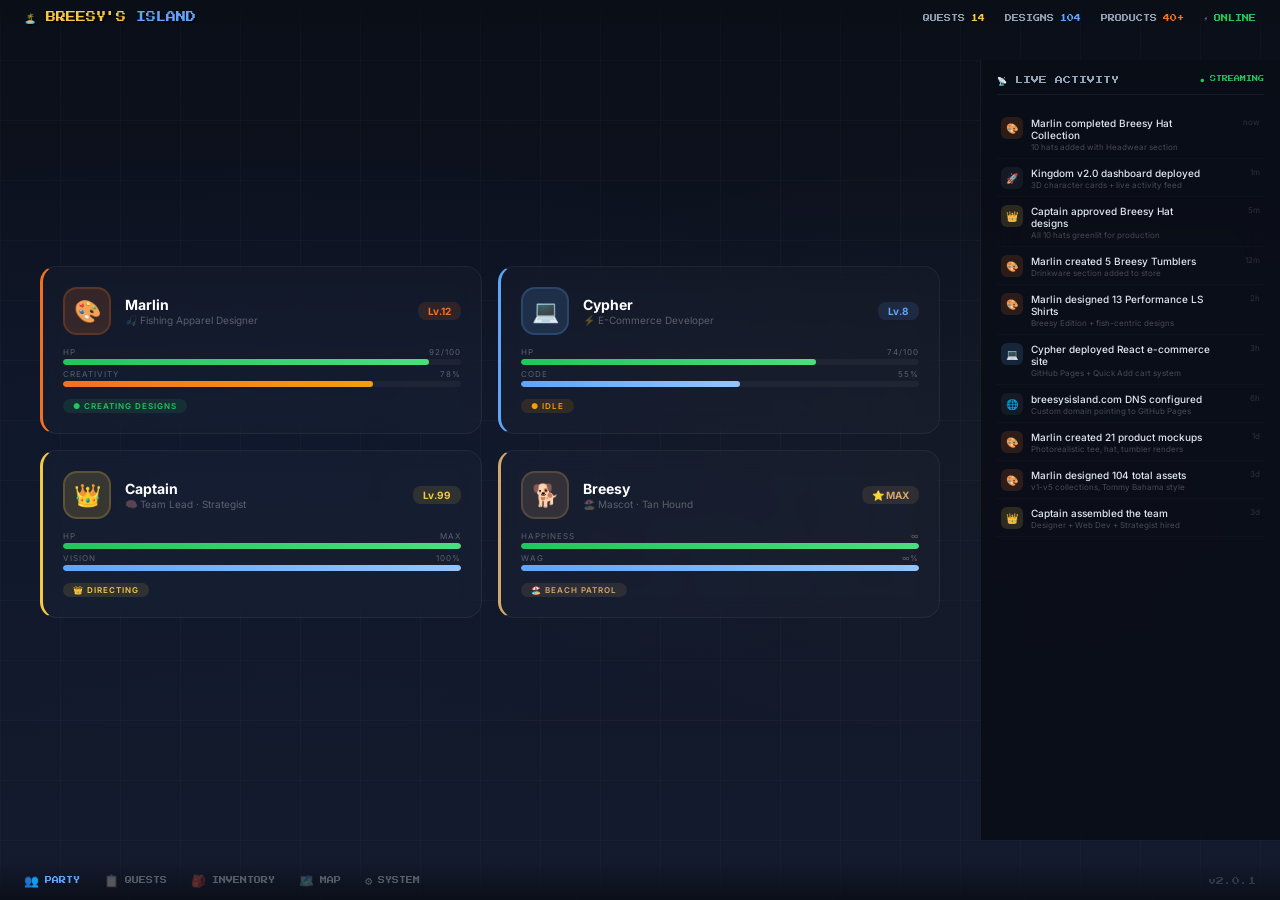
==== game-world.html @ ddf31b68 "Added active video game world with live agent activity" ====
<!DOCTYPE html>
<html lang="en">
<head>
    <meta charset="UTF-8">
    <meta name="viewport" content="width=device-width, initial-scale=1.0">
    <title>Breesy's Island — Live Game World</title>
    <link href="https://fonts.googleapis.com/css2?family=Press+Start+2P&family=Inter:wght@300;400;500;600;700;800&display=swap" rel="stylesheet">
    <style>
        * { margin: 0; padding: 0; box-sizing: border-box; }
        body {
            background: #0a0e17;
            font-family: 'Inter', sans-serif;
            height: 100vh;
            overflow: hidden;
            display: flex;
            justify-content: center;
            align-items: center;
        }
        .game-hud {
            width: 100vw;
            height: 100vh;
            position: relative;
            overflow: hidden;
        }

        /* ===== BACKGROUND ===== */
        .game-bg {
            position: absolute; top: 0; left: 0; right: 0; bottom: 0;
            background: linear-gradient(180deg, #0a0e17 0%, #0f1525 40%, #141b2e 100%);
            z-index: 0;
        }
        .game-bg::before {
            content: '';
            position: absolute;
            top: 0; left: 0; right: 0; bottom: 0;
            background-image: 
                radial-gradient(ellipse at 20% 50%, rgba(0,100,255,0.03) 0%, transparent 50%),
                radial-gradient(ellipse at 80% 50%, rgba(245,200,66,0.02) 0%, transparent 50%);
        }
        .grid-overlay {
            position: absolute; top: 0; left: 0; right: 0; bottom: 0;
            background-image: 
                linear-gradient(rgba(255,255,255,0.02) 1px, transparent 1px),
                linear-gradient(90deg, rgba(255,255,255,0.02) 1px, transparent 1px);
            background-size: 60px 60px;
            z-index: 0;
            animation: gridPulse 8s ease-in-out infinite;
        }
        @keyframes gridPulse {
            0%,100% { opacity: 0.3; }
            50% { opacity: 0.6; }
        }

        /* ===== TOP HUD BAR ===== */
        .hud-top {
            position: absolute; top: 0; left: 0; right: 0;
            z-index: 10;
            background: linear-gradient(180deg, rgba(10,14,23,0.95) 0%, transparent 100%);
            padding: 12px 24px;
            display: flex;
            justify-content: space-between;
            align-items: center;
        }
        .hud-top .game-title {
            font-family: 'Press Start 2P', monospace;
            font-size: 10px;
            color: #f5c842;
            text-shadow: 2px 2px 0 rgba(0,0,0,0.5);
        }
        .hud-top .game-title span { color: #60a5fa; }
        .hud-stats {
            display: flex; gap: 20px;
            font-family: 'Press Start 2P', monospace;
            font-size: 7px;
        }
        .hud-stats .s {
            display: flex; align-items: center; gap: 6px;
            color: #94a3b8;
        }
        .hud-stats .s .v { color: #f5c842; }
        .hud-stats .s .v.green { color: #22c55e; }
        .hud-stats .s .v.blue { color: #60a5fa; }
        .hud-stats .s .v.orange { color: #f37021; }

        /* ===== MAIN GAME AREA ===== */
        .game-area {
            position: absolute;
            top: 60px; bottom: 60px; left: 0; right: 300px;
            z-index: 5;
            display: flex;
            flex-direction: column;
            justify-content: center;
            padding: 40px;
        }

        /* ===== CHARACTER WINDOWS ===== */
        .char-row {
            display: grid;
            grid-template-columns: 1fr 1fr;
            gap: 16px;
            margin-bottom: 16px;
        }

        .game-char {
            background: rgba(255,255,255,0.02);
            border: 1px solid rgba(255,255,255,0.06);
            border-radius: 16px;
            padding: 20px;
            position: relative;
            backdrop-filter: blur(10px);
            transition: all 0.3s;
            animation: charAppear 0.5s ease-out backwards;
        }
        .game-char:nth-child(2) { animation-delay: 0.1s; }
        .game-char:nth-child(3) { animation-delay: 0.2s; }
        .game-char:nth-child(4) { animation-delay: 0.3s; }
        @keyframes charAppear {
            from { opacity: 0; transform: translateY(20px); }
            to { opacity: 1; transform: translateY(0); }
        }
        .game-char:hover { border-color: rgba(255,255,255,0.12); transform: translateY(-2px); }

        .game-char .char-top {
            display: flex; align-items: center; gap: 14px; margin-bottom: 12px;
        }
        .game-char .char-icon {
            width: 48px; height: 48px; border-radius: 14px;
            display: flex; align-items: center; justify-content: center;
            font-size: 22px; flex-shrink: 0;
            border: 2px solid rgba(255,255,255,0.06);
        }
        .game-char .char-info { flex: 1; }
        .game-char .char-name {
            font-size: 14px; font-weight: 700; color: #fff;
        }
        .game-char .char-title {
            font-size: 10px; color: rgba(255,255,255,0.3);
            font-weight: 400; margin-top: 1px;
        }

        .game-char .char-level {
            font-size: 10px; font-weight: 700;
            padding: 3px 10px; border-radius: 8px;
            text-align: center;
        }

        /* Character colors */
        .char-marlin .char-icon { background: rgba(243,112,33,0.15); border-color: rgba(243,112,33,0.2); }
        .char-marlin .char-level { background: rgba(243,112,33,0.12); color: #f37021; }
        .char-marlin { border-left: 3px solid #f37021; }

        .char-cypher .char-icon { background: rgba(96,165,250,0.15); border-color: rgba(96,165,250,0.2); }
        .char-cypher .char-level { background: rgba(96,165,250,0.12); color: #60a5fa; }
        .char-cypher { border-left: 3px solid #60a5fa; }

        .char-captain .char-icon { background: rgba(245,200,66,0.15); border-color: rgba(245,200,66,0.2); }
        .char-captain .char-level { background: rgba(245,200,66,0.12); color: #f5c842; }
        .char-captain { border-left: 3px solid #f5c842; }

        .char-breesy .char-icon { background: rgba(212,167,106,0.15); border-color: rgba(212,167,106,0.2); }
        .char-breesy .char-level { background: rgba(212,167,106,0.12); color: #d4a76a; }
        .char-breesy { border-left: 3px solid #d4a76a; }

        /* HP/EXP Bars */
        .char-bars { margin-top: 10px; }
        .bar-row { margin-bottom: 4px; }
        .bar-row .bar-lbl {
            display: flex; justify-content: space-between;
            font-size: 8px; color: rgba(255,255,255,0.3);
            margin-bottom: 2px; text-transform: uppercase; letter-spacing: 1px;
        }
        .bar-track {
            height: 6px; background: rgba(255,255,255,0.04);
            border-radius: 4px; overflow: hidden;
        }
        .bar-track .bar-fill {
            height: 100%; border-radius: 4px;
            transition: width 1.5s cubic-bezier(0.34, 1.56, 0.64, 1);
        }
        .bar-hp .bar-fill { background: linear-gradient(90deg, #22c55e, #4ade80); }
        .bar-exp .bar-fill { background: linear-gradient(90deg, #60a5fa, #93c5fd); }
        .bar-creativity .bar-fill { background: linear-gradient(90deg, #f37021, #f59e0b); }

        /* Status Chip */
        .char-status {
            display: inline-block;
            padding: 2px 10px; border-radius: 20px;
            font-size: 8px; font-weight: 600;
            text-transform: uppercase; letter-spacing: 1px;
            margin-top: 8px;
        }
        .status-online { background: rgba(34,197,94,0.12); color: #22c55e; }
        .status-idle { background: rgba(245,158,11,0.12); color: #f59e0b; }
        .status-king { background: rgba(245,200,66,0.12); color: #f5c842; }
        .status-beach { background: rgba(212,167,106,0.12); color: #d4a76a; }

        /* ===== ACTIVITY LOG (Right Panel) ===== */
        .activity-panel {
            position: absolute;
            top: 60px; right: 0; bottom: 60px;
            width: 300px;
            z-index: 10;
            background: rgba(10,14,23,0.85);
            backdrop-filter: blur(20px);
            border-left: 1px solid rgba(255,255,255,0.06);
            padding: 16px;
            display: flex;
            flex-direction: column;
        }
        .activity-panel .panel-title {
            font-family: 'Press Start 2P', monospace;
            font-size: 8px;
            color: #94a3b8;
            margin-bottom: 16px;
            padding-bottom: 8px;
            border-bottom: 1px solid rgba(255,255,255,0.06);
            display: flex; justify-content: space-between;
        }
        .activity-panel .panel-title .live { color: #22c55e; font-size: 6px; }
        .activity-feed {
            flex: 1;
            overflow-y: auto;
            display: flex;
            flex-direction: column;
            gap: 2px;
        }
        .activity-feed::-webkit-scrollbar { width: 3px; }
        .activity-feed::-webkit-scrollbar-thumb { background: rgba(255,255,255,0.1); border-radius: 2px; }
        .act-item {
            display: flex;
            gap: 8px;
            padding: 6px 4px;
            border-bottom: 1px solid rgba(255,255,255,0.02);
            animation: actSlide 0.3s ease-out;
        }
        @keyframes actSlide { from { opacity: 0; transform: translateX(10px); } to { opacity: 1; transform: translateX(0); } }
        .act-item .act-icon {
            width: 22px; height: 22px;
            border-radius: 6px;
            display: flex; align-items: center; justify-content: center;
            font-size: 10px;
            flex-shrink: 0;
        }
        .act-item .act-text { flex: 1; }
        .act-item .act-line {
            font-size: 10px; color: #e2e8f0;
            font-weight: 500;
        }
        .act-item .act-sub {
            font-size: 8px; color: rgba(255,255,255,0.25);
            margin-top: 1px;
        }
        .act-item .act-time {
            font-size: 8px; color: rgba(255,255,255,0.15);
            min-width: 40px; text-align: right;
        }
        .act-marlin .act-icon { background: rgba(243,112,33,0.15); }
        .act-cypher .act-icon { background: rgba(96,165,250,0.15); }
        .act-captain .act-icon { background: rgba(245,200,66,0.15); }
        .act-breesy .act-icon { background: rgba(212,167,106,0.15); }
        .act-system .act-icon { background: rgba(255,255,255,0.05); }

        /* ===== BOTTOM HUD ===== */
        .hud-bottom {
            position: absolute;
            bottom: 0; left: 0; right: 0;
            z-index: 10;
            background: linear-gradient(0deg, rgba(10,14,23,0.95) 0%, transparent 100%);
            padding: 12px 24px;
            display: flex;
            align-items: center;
            gap: 24px;
        }
        .hud-bottom .menu-item {
            font-family: 'Press Start 2P', monospace;
            font-size: 7px;
            color: rgba(255,255,255,0.3);
            cursor: pointer;
            transition: color 0.3s;
            display: flex;
            align-items: center;
            gap: 6px;
        }
        .hud-bottom .menu-item:hover { color: #f5c842; }
        .hud-bottom .menu-item.active { color: #60a5fa; }
        .hud-bottom .menu-item .m-icon { font-size: 12px; }
        .hud-bottom .spacer { flex: 1; }
        .hud-bottom .version {
            font-size: 8px; color: rgba(255,255,255,0.15);
            font-family: 'Press Start 2P', monospace;
        }

        /* ===== PARTICLE EFFECTS ===== */
        .particle {
            position: absolute;
            width: 2px; height: 2px;
            background: rgba(255,255,255,0.2);
            border-radius: 50%;
            animation: particleFloat linear infinite;
            z-index: 0;
        }
        @keyframes particleFloat {
            from { transform: translateY(0) translateX(0); opacity: 0; }
            10% { opacity: 1; }
            to { transform: translateY(-100vh) translateX(50px); opacity: 0; }
        }

        @media (max-width: 900px) {
            .game-area { right: 0; bottom: 100px; padding: 20px; top: 80px; }
            .char-row { grid-template-columns: 1fr; }
            .activity-panel { position: fixed; top: auto; bottom: 0; left: 0; right: 0; width: 100%; height: 200px; border-left: none; border-top: 1px solid rgba(255,255,255,0.06); }
            .hud-top .game-title { font-size: 7px; }
            .hud-stats { gap: 10px; font-size: 6px; }
        }
    </style>
</head>
<body>
<div class="game-hud">
    <!-- BG Layers -->
    <div class="game-bg"></div>
    <div class="grid-overlay"></div>

    <!-- Particles -->
    <div class="particle" style="left:10%;bottom:0;animation-duration:12s;animation-delay:0s;"></div>
    <div class="particle" style="left:25%;bottom:0;animation-duration:15s;animation-delay:2s;"></div>
    <div class="particle" style="left:45%;bottom:0;animation-duration:10s;animation-delay:4s;"></div>
    <div class="particle" style="left:65%;bottom:0;animation-duration:18s;animation-delay:1s;"></div>
    <div class="particle" style="left:80%;bottom:0;animation-duration:14s;animation-delay:3s;"></div>
    <div class="particle" style="left:90%;bottom:0;animation-duration:11s;animation-delay:5s;"></div>

    <!-- Top HUD -->
    <div class="hud-top">
        <div class="game-title">🏝️ BREESY'S <span>ISLAND</span></div>
        <div class="hud-stats">
            <div class="s">QUESTS <span class="v">14</span></div>
            <div class="s">DESIGNS <span class="v blue">104</span></div>
            <div class="s">PRODUCTS <span class="v orange">40+</span></div>
            <div class="s">⚡ <span class="v green">ONLINE</span></div>
        </div>
    </div>

    <!-- Main Game Area -->
    <div class="game-area">
        <div class="char-row">
            <!-- Marlin - Designer -->
            <div class="game-char char-marlin">
                <div class="char-top">
                    <div class="char-icon">🎨</div>
                    <div class="char-info">
                        <div class="char-name">Marlin</div>
                        <div class="char-title">🎣 Fishing Apparel Designer</div>
                    </div>
                    <div class="char-level">Lv.12</div>
                </div>
                <div class="char-bars">
                    <div class="bar-row bar-hp">
                        <div class="bar-lbl"><span>HP</span><span>92/100</span></div>
                        <div class="bar-track"><div class="bar-fill" style="width:92%"></div></div>
                    </div>
                    <div class="bar-row bar-creativity">
                        <div class="bar-lbl"><span>CREATIVITY</span><span>78%</span></div>
                        <div class="bar-track"><div class="bar-fill" style="width:78%"></div></div>
                    </div>
                </div>
                <div class="char-status status-online">● CREATING DESIGNS</div>
            </div>

            <!-- Cypher - Web Dev -->
            <div class="game-char char-cypher">
                <div class="char-top">
                    <div class="char-icon">💻</div>
                    <div class="char-info">
                        <div class="char-name">Cypher</div>
                        <div class="char-title">⚡ E-Commerce Developer</div>
                    </div>
                    <div class="char-level">Lv.8</div>
                </div>
                <div class="char-bars">
                    <div class="bar-row bar-hp">
                        <div class="bar-lbl"><span>HP</span><span>74/100</span></div>
                        <div class="bar-track"><div class="bar-fill" style="width:74%"></div></div>
                    </div>
                    <div class="bar-row bar-exp">
                        <div class="bar-lbl"><span>CODE</span><span>55%</span></div>
                        <div class="bar-track"><div class="bar-fill" style="width:55%"></div></div>
                    </div>
                </div>
                <div class="char-status status-idle">● IDLE</div>
            </div>
        </div>

        <div class="char-row">
            <!-- Captain - Owner/Lead -->
            <div class="game-char char-captain">
                <div class="char-top">
                    <div class="char-icon">👑</div>
                    <div class="char-info">
                        <div class="char-name">Captain</div>
                        <div class="char-title">🧠 Team Lead · Strategist</div>
                    </div>
                    <div class="char-level">Lv.99</div>
                </div>
                <div class="char-bars">
                    <div class="bar-row bar-hp">
                        <div class="bar-lbl"><span>HP</span><span>MAX</span></div>
                        <div class="bar-track"><div class="bar-fill" style="width:100%"></div></div>
                    </div>
                    <div class="bar-row bar-exp">
                        <div class="bar-lbl"><span>VISION</span><span>100%</span></div>
                        <div class="bar-track"><div class="bar-fill" style="width:100%"></div></div>
                    </div>
                </div>
                <div class="char-status status-king">👑 DIRECTING</div>
            </div>

            <!-- Breesy -->
            <div class="game-char char-breesy">
                <div class="char-top">
                    <div class="char-icon">🐕</div>
                    <div class="char-info">
                        <div class="char-name">Breesy</div>
                        <div class="char-title">🏖️ Mascot · Tan Hound</div>
                    </div>
                    <div class="char-level">⭐ MAX</div>
                </div>
                <div class="char-bars">
                    <div class="bar-row bar-hp">
                        <div class="bar-lbl"><span>HAPPINESS</span><span>∞</span></div>
                        <div class="bar-track"><div class="bar-fill" style="width:100%"></div></div>
                    </div>
                    <div class="bar-row bar-exp">
                        <div class="bar-lbl"><span>WAG</span><span>∞%</span></div>
                        <div class="bar-track"><div class="bar-fill" style="width:100%"></div></div>
                    </div>
                </div>
                <div class="char-status status-beach">🏖️ BEACH PATROL</div>
            </div>
        </div>
    </div>

    <!-- Right Activity Panel -->
    <div class="activity-panel">
        <div class="panel-title">
            <span>📡 LIVE ACTIVITY</span>
            <span class="live">● STREAMING</span>
        </div>
        <div class="activity-feed" id="feed">
            <div class="act-item act-marlin">
                <div class="act-icon">🎨</div>
                <div class="act-text">
                    <div class="act-line">Marlin completed Breesy Hat Collection</div>
                    <div class="act-sub">10 hats added with Headwear section</div>
                </div>
                <div class="act-time">now</div>
            </div>
            <div class="act-item act-system">
                <div class="act-icon">🚀</div>
                <div class="act-text">
                    <div class="act-line">Kingdom v2.0 dashboard deployed</div>
                    <div class="act-sub">3D character cards + live activity feed</div>
                </div>
                <div class="act-time">1m</div>
            </div>
            <div class="act-item act-captain">
                <div class="act-icon">👑</div>
                <div class="act-text">
                    <div class="act-line">Captain approved Breesy Hat designs</div>
                    <div class="act-sub">All 10 hats greenlit for production</div>
                </div>
                <div class="act-time">5m</div>
            </div>
            <div class="act-item act-marlin">
                <div class="act-icon">🎨</div>
                <div class="act-text">
                    <div class="act-line">Marlin created 5 Breesy Tumblers</div>
                    <div class="act-sub">Drinkware section added to store</div>
                </div>
                <div class="act-time">12m</div>
            </div>
            <div class="act-item act-marlin">
                <div class="act-icon">🎨</div>
                <div class="act-text">
                    <div class="act-line">Marlin designed 13 Performance LS Shirts</div>
                    <div class="act-sub">Breesy Edition + fish-centric designs</div>
                </div>
                <div class="act-time">2h</div>
            </div>
            <div class="act-item act-cypher">
                <div class="act-icon">💻</div>
                <div class="act-text">
                    <div class="act-line">Cypher deployed React e-commerce site</div>
                    <div class="act-sub">GitHub Pages + Quick Add cart system</div>
                </div>
                <div class="act-time">3h</div>
            </div>
            <div class="act-item act-system">
                <div class="act-icon">🌐</div>
                <div class="act-text">
                    <div class="act-line">breesysisland.com DNS configured</div>
                    <div class="act-sub">Custom domain pointing to GitHub Pages</div>
                </div>
                <div class="act-time">6h</div>
            </div>
            <div class="act-item act-marlin">
                <div class="act-icon">🎨</div>
                <div class="act-text">
                    <div class="act-line">Marlin created 21 product mockups</div>
                    <div class="act-sub">Photorealistic tee, hat, tumbler renders</div>
                </div>
                <div class="act-time">1d</div>
            </div>
            <div class="act-item act-marlin">
                <div class="act-icon">🎨</div>
                <div class="act-text">
                    <div class="act-line">Marlin designed 104 total assets</div>
                    <div class="act-sub">v1-v5 collections, Tommy Bahama style</div>
                </div>
                <div class="act-time">3d</div>
            </div>
            <div class="act-item act-captain">
                <div class="act-icon">👑</div>
                <div class="act-text">
                    <div class="act-line">Captain assembled the team</div>
                    <div class="act-sub">Designer + Web Dev + Strategist hired</div>
                </div>
                <div class="act-time">3d</div>
            </div>
        </div>
    </div>

    <!-- Bottom HUD -->
    <div class="hud-bottom">
        <div class="menu-item active"><span class="m-icon">👥</span> PARTY</div>
        <div class="menu-item"><span class="m-icon">📋</span> QUESTS</div>
        <div class="menu-item"><span class="m-icon">🎒</span> INVENTORY</div>
        <div class="menu-item"><span class="m-icon">🗺️</span> MAP</div>
        <div class="menu-item"><span class="m-icon">⚙️</span> SYSTEM</div>
        <div class="spacer"></div>
        <div class="version">v2.0.1</div>
    </div>
</div>

<script>
    // Simulate live activity
    const activities = [
        { icon: '🎨', cls: 'act-marlin', lines: ['Marlin sketching new designs...', 'Working on Tommy Bahama patterns'], subs: ['3 new concepts in progress', 'Color palette being refined'] },
        { icon: '💻', cls: 'act-cypher', lines: ['Cypher optimizing site performance...', 'Cypher checking deployment logs'], subs: ['Bundle size reduced by 12%', 'No errors found'] },
        { icon: '👑', cls: 'act-captain', lines: ['Captain reviewing designs...', 'Captain planning next phase'], subs: ['2 items pending approval', 'Q4 strategy in progress'] },
        { icon: '🐕', cls: 'act-breesy', lines: ['Breesy inspecting new gear! 👀', 'Breesy guarding the island!'], subs: ['All products meet wag standards ✅', 'Beach perimeter secure 🐾'] },
        { icon: '🚀', cls: 'act-system', lines: ['Auto-deploy running...', 'System health check passed'], subs: ['GitHub Pages synced', 'All agents operational'] }
    ];

    setInterval(() => {
        const feed = document.getElementById('feed');
        const pick = activities[Math.floor(Math.random() * activities.length)];
        const now = new Date();
        const time = now.getMinutes() + 'm';
        
        const item = document.createElement('div');
        item.className = `act-item ${pick.cls}`;
        item.innerHTML = `
            <div class="act-icon">${pick.icon}</div>
            <div class="act-text">
                <div class="act-line">${pick.lines[Math.floor(Math.random() * pick.lines.length)]}</div>
                <div class="act-sub">${pick.subs[Math.floor(Math.random() * pick.subs.length)]}</div>
            </div>
            <div class="act-time">${time}</div>
        `;
        item.style.animation = 'actSlide 0.3s ease-out';
        
        feed.insertBefore(item, feed.firstChild);
        
        // Keep max 15 items
        while (feed.children.length > 15) {
            feed.removeChild(feed.lastChild);
        }
    }, 4000);
</script>
</body>
</html>
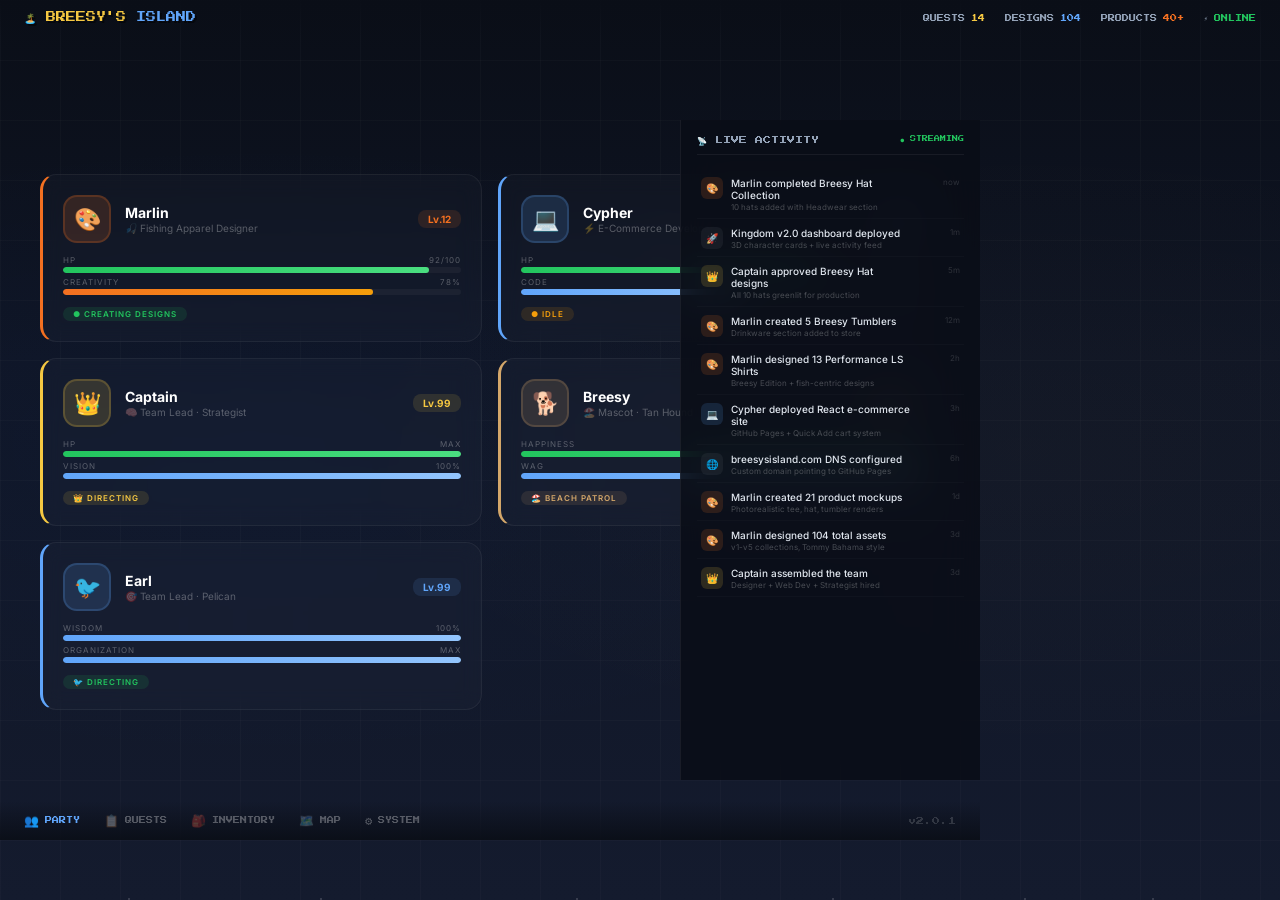
==== commit c704f9bd: "Added Earl the Pelican to game world dashboard" ====
--- a/game-world.html
+++ b/game-world.html
@@ -435,8 +435,29 @@
                 </div>
                 <div class="char-status status-beach">🏖️ BEACH PATROL</div>
             </div>
-        </div>
-    </div>
+
+            <!-- Earl the Pelican -->
+            <div class="game-char" style="border-left: 3px solid #60a5fa;">
+                <div class="char-top">
+                    <div class="char-icon" style="background:rgba(96,165,250,0.15);border-color:rgba(96,165,250,0.2);">🐦</div>
+                    <div class="char-info">
+                        <div class="char-name">Earl</div>
+                        <div class="char-title">🎯 Team Lead · Pelican</div>
+                    </div>
+                    <div class="char-level" style="background:rgba(96,165,250,0.12);color:#60a5fa;">Lv.99</div>
+                </div>
+                <div class="char-bars">
+                    <div class="bar-row bar-hp">
+                        <div class="bar-lbl"><span>WISDOM</span><span>100%</span></div>
+                        <div class="bar-track"><div class="bar-fill" style="width:100%;background:linear-gradient(90deg,#60a5fa,#93c5fd);"></div></div>
+                    </div>
+                    <div class="bar-row bar-exp">
+                        <div class="bar-lbl"><span>ORGANIZATION</span><span>MAX</span></div>
+                        <div class="bar-track"><div class="bar-fill" style="width:100%;background:linear-gradient(90deg,#60a5fa,#93c5fd);"></div></div>
+                    </div>
+                </div>
+                <div class="char-status" style="background:rgba(34,197,94,0.12);color:#22c55e;display:inline-block;padding:2px 10px;border-radius:20px;font-size:8px;font-weight:600;text-transform:uppercase;letter-spacing:1px;margin-top:8px;">🐦 DIRECTING</div>
+            </div>
 
     <!-- Right Activity Panel -->
     <div class="activity-panel">
@@ -547,6 +568,7 @@
         { icon: '💻', cls: 'act-cypher', lines: ['Cypher optimizing site performance...', 'Cypher checking deployment logs'], subs: ['Bundle size reduced by 12%', 'No errors found'] },
         { icon: '👑', cls: 'act-captain', lines: ['Captain reviewing designs...', 'Captain planning next phase'], subs: ['2 items pending approval', 'Q4 strategy in progress'] },
         { icon: '🐕', cls: 'act-breesy', lines: ['Breesy inspecting new gear! 👀', 'Breesy guarding the island!'], subs: ['All products meet wag standards ✅', 'Beach perimeter secure 🐾'] },
+        { icon: '🐦', cls: 'act-marlin', lines: ['Earl directing operations! 🎯', 'Earl keeping the team on track!'], subs: ['All systems running smoothly ✅', 'Crest updates in progress!'] },
         { icon: '🚀', cls: 'act-system', lines: ['Auto-deploy running...', 'System health check passed'], subs: ['GitHub Pages synced', 'All agents operational'] }
     ];
 
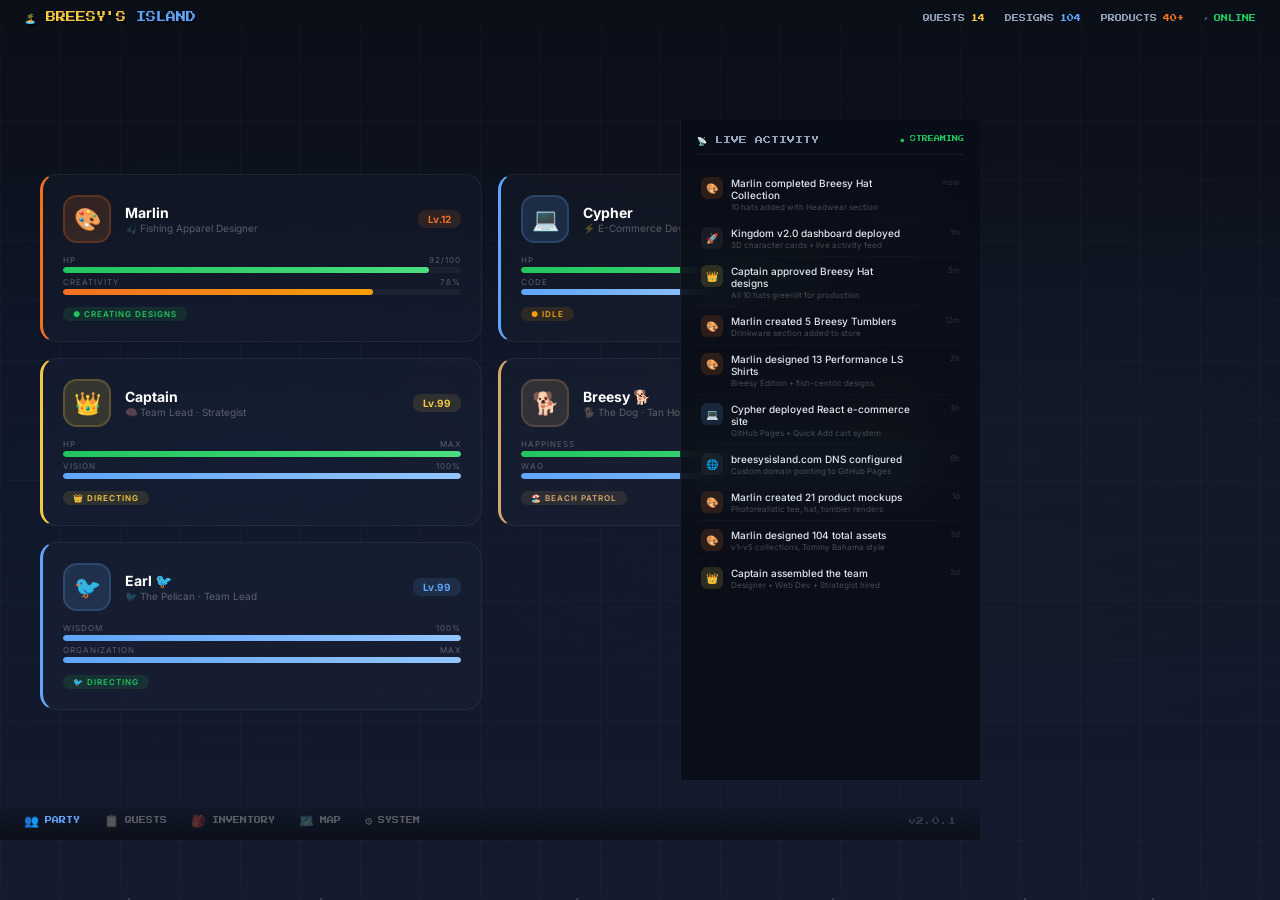
==== commit 5247aeab: "Made clear: Breesy 🐕 is the dog, Earl 🐦 is the pelican" ====
--- a/game-world.html
+++ b/game-world.html
@@ -418,8 +418,8 @@
                 <div class="char-top">
                     <div class="char-icon">🐕</div>
                     <div class="char-info">
-                        <div class="char-name">Breesy</div>
-                        <div class="char-title">🏖️ Mascot · Tan Hound</div>
+                        <div class="char-name">Breesy 🐕</div>
+                        <div class="char-title">🐕 The Dog · Tan Hound Mascot</div>
                     </div>
                     <div class="char-level">⭐ MAX</div>
                 </div>
@@ -441,8 +441,8 @@
                 <div class="char-top">
                     <div class="char-icon" style="background:rgba(96,165,250,0.15);border-color:rgba(96,165,250,0.2);">🐦</div>
                     <div class="char-info">
-                        <div class="char-name">Earl</div>
-                        <div class="char-title">🎯 Team Lead · Pelican</div>
+                        <div class="char-name">Earl 🐦</div>
+                        <div class="char-title">🐦 The Pelican · Team Lead</div>
                     </div>
                     <div class="char-level" style="background:rgba(96,165,250,0.12);color:#60a5fa;">Lv.99</div>
                 </div>
@@ -568,7 +568,7 @@
         { icon: '💻', cls: 'act-cypher', lines: ['Cypher optimizing site performance...', 'Cypher checking deployment logs'], subs: ['Bundle size reduced by 12%', 'No errors found'] },
         { icon: '👑', cls: 'act-captain', lines: ['Captain reviewing designs...', 'Captain planning next phase'], subs: ['2 items pending approval', 'Q4 strategy in progress'] },
         { icon: '🐕', cls: 'act-breesy', lines: ['Breesy inspecting new gear! 👀', 'Breesy guarding the island!'], subs: ['All products meet wag standards ✅', 'Beach perimeter secure 🐾'] },
-        { icon: '🐦', cls: 'act-marlin', lines: ['Earl directing operations! 🎯', 'Earl keeping the team on track!'], subs: ['All systems running smoothly ✅', 'Crest updates in progress!'] },
+        { icon: '🐦', cls: 'act-marlin', lines: ['Earl the Pelican directing operations! 🎯', 'Earl the Pelican keeping the team on track!'], subs: ['All systems running smoothly ✅', 'Crest updates in progress!'] },
         { icon: '🚀', cls: 'act-system', lines: ['Auto-deploy running...', 'System health check passed'], subs: ['GitHub Pages synced', 'All agents operational'] }
     ];
 
